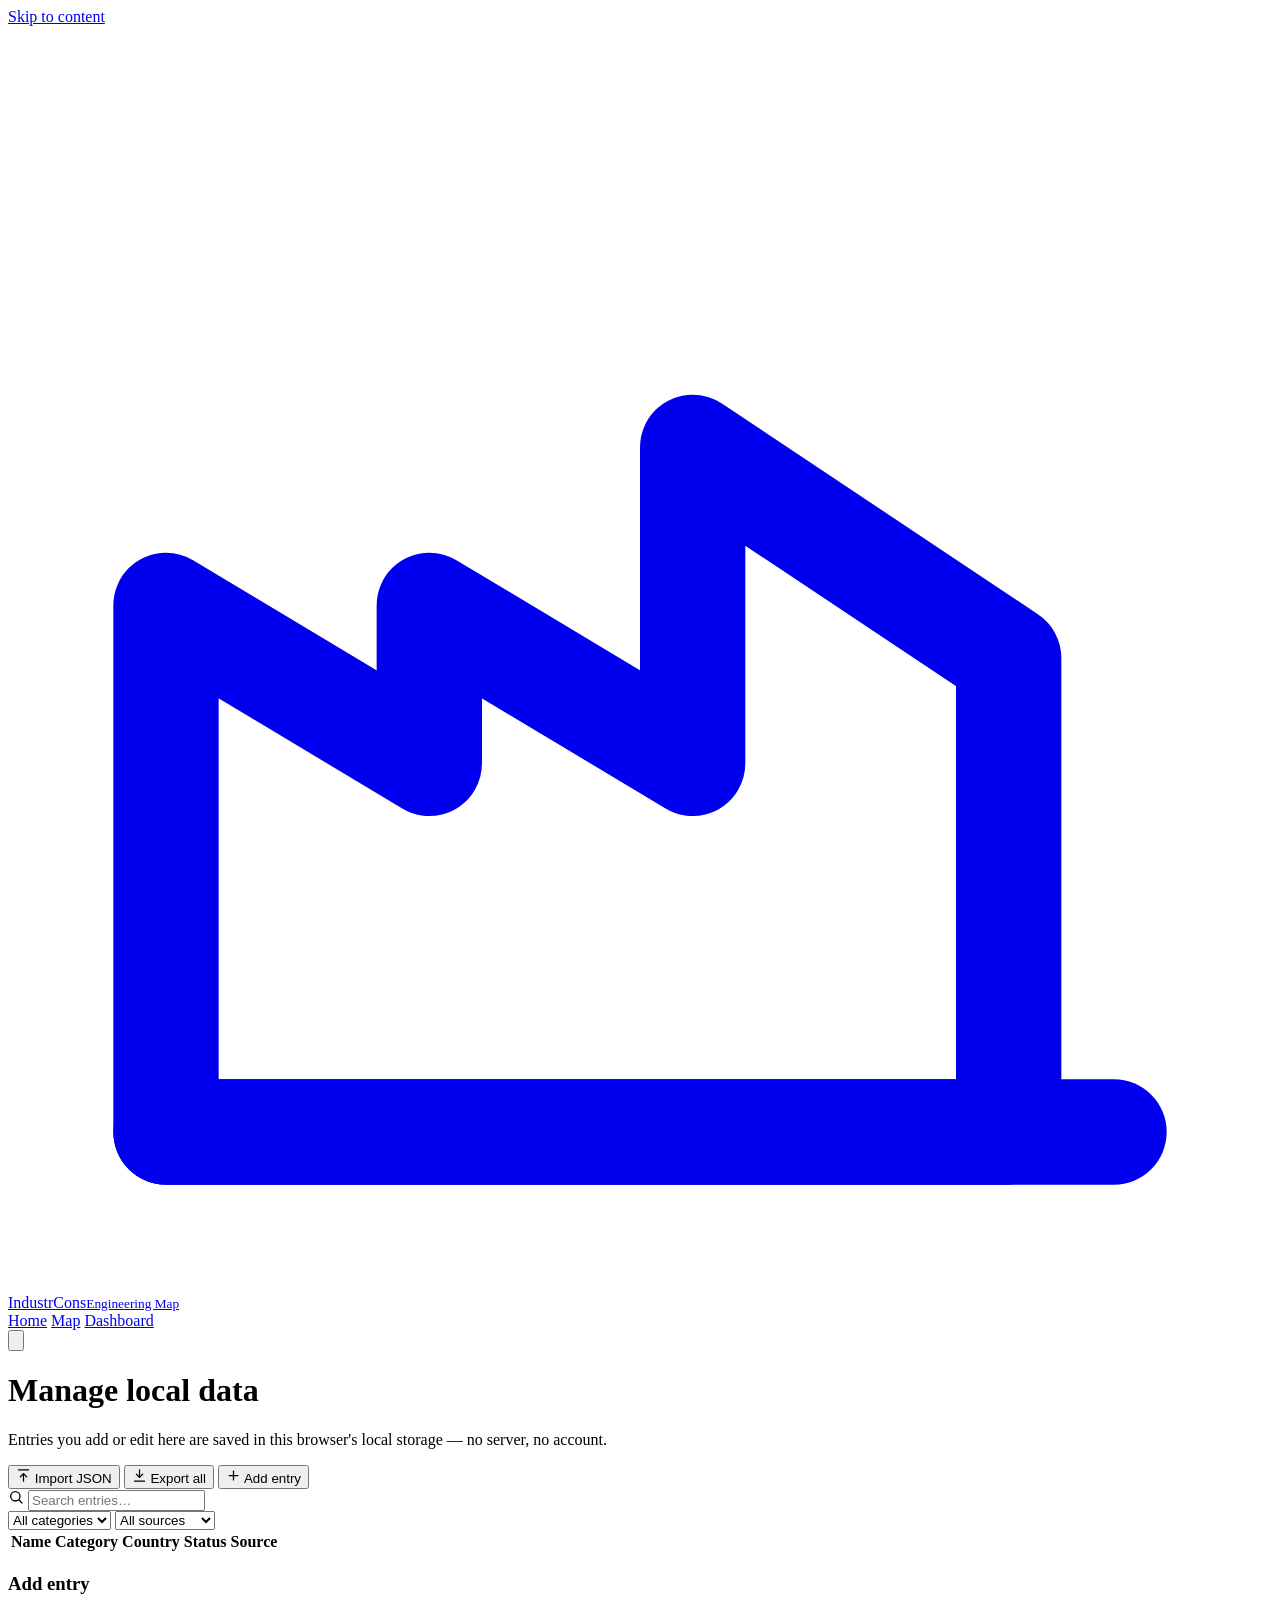
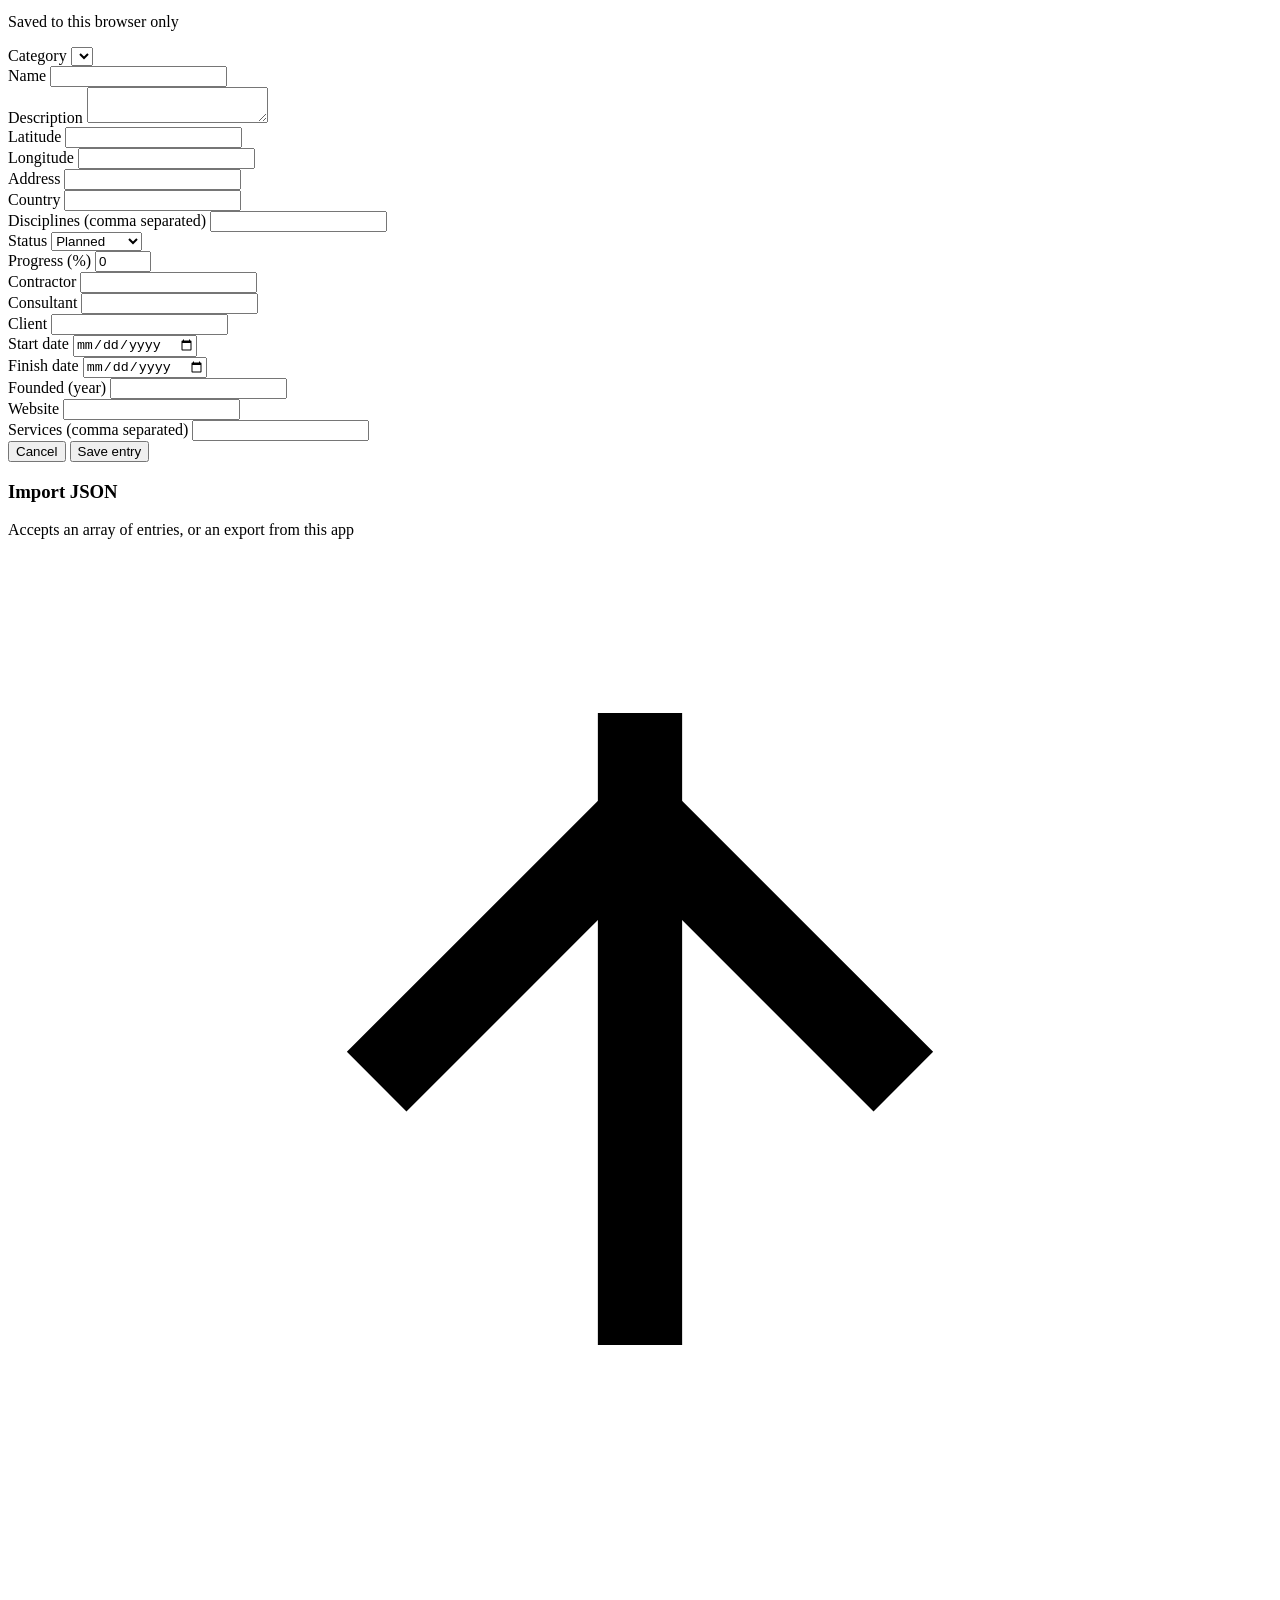
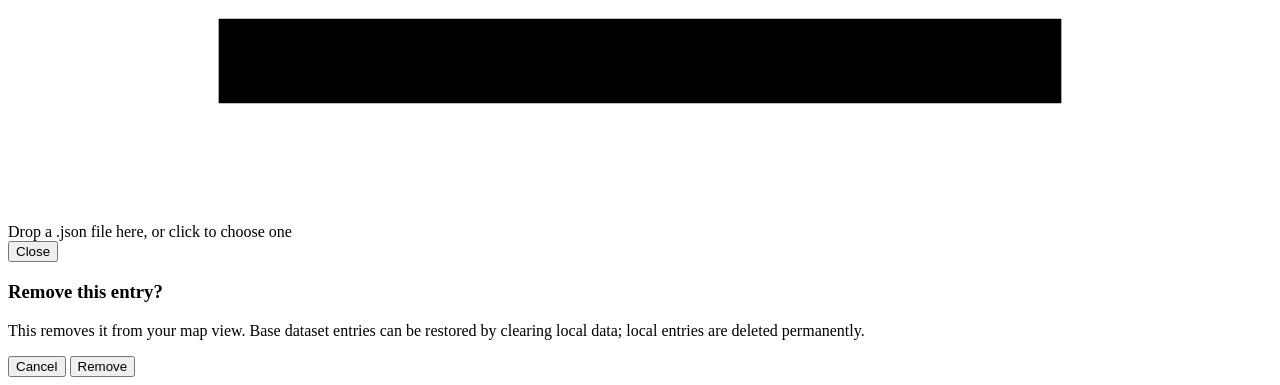
==== dashboard.html @ 8b74c714 "Add files via upload" ====
<!DOCTYPE html>
<html lang="en">
<head>
<meta charset="UTF-8">
<meta name="viewport" content="width=device-width, initial-scale=1.0">
<title>Dashboard — IndustrCons Engineering Map</title>
<meta name="description" content="Manage local engineering map entries: add, edit, import and export JSON data.">
<link rel="icon" href="assets/icons/pin.svg">
<link rel="stylesheet" href="css/base.css">
<link rel="stylesheet" href="css/components.css">
<link rel="stylesheet" href="css/dashboard.css">
</head>
<body>
<a href="#main" class="skip-link">Skip to content</a>

<header class="topnav">
  <a href="index.html" class="brand">
    <span class="brand-mark">
      <svg viewBox="0 0 24 24" fill="none" stroke="currentColor" stroke-width="2" stroke-linecap="round" stroke-linejoin="round"><path d="M3 21V11l5 3v-3l5 3V8l6 4v9z"/><path d="M3 21h18"/></svg>
    </span>
    <span>IndustrCons<small>Engineering Map</small></span>
  </a>
  <nav class="nav-links">
    <a href="index.html">Home</a>
    <a href="map.html">Map</a>
    <a href="dashboard.html" class="active">Dashboard</a>
  </nav>
  <div class="nav-spacer"></div>
  <button class="theme-toggle" role="switch" aria-checked="false" aria-label="Toggle dark mode">
    <span class="knob"><svg viewBox="0 0 24 24" fill="currentColor"><path d="M12 3a9 9 0 1 0 9 9c0-.46-.04-.92-.1-1.36a5.4 5.4 0 0 1-7.54-7.54A9 9 0 0 0 12 3z"/></svg></span>
  </button>
</header>

<main id="main" class="dash-shell">
  <div class="dash-head">
    <div>
      <h1>Manage local data</h1>
      <p>Entries you add or edit here are saved in this browser's local storage — no server, no account.</p>
    </div>
    <div class="dash-actions">
      <button class="btn btn-outline btn-sm" id="importBtn">
        <svg viewBox="0 0 24 24" fill="none" stroke="currentColor" stroke-width="2" stroke-linecap="round" stroke-linejoin="round" width="15" height="15"><path d="M12 21V9"/><path d="M7 14l5-5 5 5"/><path d="M4 3h16"/></svg>
        Import JSON
      </button>
      <button class="btn btn-outline btn-sm" id="exportAllBtn">
        <svg viewBox="0 0 24 24" fill="none" stroke="currentColor" stroke-width="2" stroke-linecap="round" stroke-linejoin="round" width="15" height="15"><path d="M12 3v12"/><path d="M7 10l5 5 5-5"/><path d="M4 21h16"/></svg>
        Export all
      </button>
      <button class="btn btn-primary btn-sm" id="addEntryBtn">
        <svg viewBox="0 0 24 24" fill="none" stroke="currentColor" stroke-width="2" stroke-linecap="round" stroke-linejoin="round" width="15" height="15"><line x1="12" y1="5" x2="12" y2="19"/><line x1="5" y1="12" x2="19" y2="12"/></svg>
        Add entry
      </button>
    </div>
  </div>

  <div class="dash-stats" id="dashStats"></div>

  <div class="dash-toolbar">
    <div class="search-bar">
      <svg viewBox="0 0 24 24" fill="none" stroke="currentColor" stroke-width="2" stroke-linecap="round" stroke-linejoin="round" width="16" height="16"><circle cx="11" cy="11" r="7"/><line x1="21" y1="21" x2="16.6" y2="16.6"/></svg>
      <input type="text" id="dashSearch" placeholder="Search entries…" autocomplete="off">
    </div>
    <select class="select" id="dashCategoryFilter" style="max-width:220px;">
      <option value="">All categories</option>
    </select>
    <select class="select" id="dashSourceFilter" style="max-width:180px;">
      <option value="">All sources</option>
      <option value="base">Base dataset</option>
      <option value="custom">Local entries</option>
    </select>
  </div>

  <div class="dash-table-wrap">
    <table class="dash-table">
      <thead>
        <tr>
          <th>Name</th>
          <th>Category</th>
          <th>Country</th>
          <th>Status</th>
          <th>Source</th>
          <th></th>
        </tr>
      </thead>
      <tbody id="dashTableBody"></tbody>
    </table>
    <div class="dash-empty empty-state" id="dashEmpty" style="display:none;">
      <svg viewBox="0 0 24 24" fill="none" stroke="currentColor" stroke-width="1.6"><circle cx="11" cy="11" r="7"/><line x1="21" y1="21" x2="16.6" y2="16.6"/></svg>
      <h4>No entries match</h4>
      <p>Try a different search term or clear your category filter.</p>
    </div>
  </div>
</main>

<!-- Add / edit entry modal -->
<div class="modal-overlay" id="entryModalOverlay">
  <div class="modal tick-frame" id="entryModal">
    <h3 id="entryModalTitle">Add entry</h3>
    <p class="eyebrow" style="margin-bottom:16px;">Saved to this browser only</p>
    <form id="entryForm">
      <input type="hidden" id="f_id">
      <div class="dash-form-grid">
        <div class="full">
          <label class="field-label" for="f_category">Category</label>
          <select class="select" id="f_category" required></select>
        </div>
        <div class="full">
          <label class="field-label" for="f_name">Name</label>
          <input class="input" id="f_name" required>
        </div>
        <div class="full">
          <label class="field-label" for="f_description">Description</label>
          <textarea class="textarea" id="f_description"></textarea>
        </div>
        <div>
          <label class="field-label" for="f_lat">Latitude</label>
          <input class="input" id="f_lat" type="number" step="any" required>
        </div>
        <div>
          <label class="field-label" for="f_lng">Longitude</label>
          <input class="input" id="f_lng" type="number" step="any" required>
        </div>
        <div class="full">
          <label class="field-label" for="f_address">Address</label>
          <input class="input" id="f_address">
        </div>
        <div>
          <label class="field-label" for="f_country">Country</label>
          <input class="input" id="f_country">
        </div>
        <div>
          <label class="field-label" for="f_disciplines">Disciplines (comma separated)</label>
          <input class="input" id="f_disciplines">
        </div>

        <div id="infraFields" class="full dash-form-grid" style="padding:0; grid-column:1/-1;">
          <div>
            <label class="field-label" for="f_status">Status</label>
            <select class="select" id="f_status">
              <option>Planned</option><option>In Progress</option><option>On Hold</option><option>Completed</option>
            </select>
          </div>
          <div>
            <label class="field-label" for="f_progress">Progress (%)</label>
            <input class="input" id="f_progress" type="number" min="0" max="100" value="0">
          </div>
          <div>
            <label class="field-label" for="f_contractor">Contractor</label>
            <input class="input" id="f_contractor">
          </div>
          <div>
            <label class="field-label" for="f_consultant">Consultant</label>
            <input class="input" id="f_consultant">
          </div>
          <div>
            <label class="field-label" for="f_client">Client</label>
            <input class="input" id="f_client">
          </div>
          <div></div>
          <div>
            <label class="field-label" for="f_startDate">Start date</label>
            <input class="input" id="f_startDate" type="date">
          </div>
          <div>
            <label class="field-label" for="f_finishDate">Finish date</label>
            <input class="input" id="f_finishDate" type="date">
          </div>
        </div>

        <div id="orgFields" class="full dash-form-grid" style="padding:0; grid-column:1/-1;">
          <div>
            <label class="field-label" for="f_founded">Founded (year)</label>
            <input class="input" id="f_founded">
          </div>
          <div>
            <label class="field-label" for="f_website">Website</label>
            <input class="input" id="f_website">
          </div>
          <div class="full">
            <label class="field-label" for="f_services">Services (comma separated)</label>
            <input class="input" id="f_services">
          </div>
        </div>
      </div>

      <div class="modal-actions">
        <button type="button" class="btn btn-ghost" id="cancelEntryBtn">Cancel</button>
        <button type="submit" class="btn btn-primary">Save entry</button>
      </div>
    </form>
  </div>
</div>

<!-- Import modal -->
<div class="modal-overlay" id="importModalOverlay">
  <div class="modal tick-frame">
    <h3>Import JSON</h3>
    <p class="eyebrow" style="margin-bottom:16px;">Accepts an array of entries, or an export from this app</p>
    <div class="import-drop" id="importDrop">
      <svg viewBox="0 0 24 24" fill="none" stroke="currentColor" stroke-width="1.6"><path d="M12 3v12"/><path d="M7 10l5-5 5 5"/><path d="M4 21h16"/></svg>
      <div>Drop a .json file here, or click to choose one</div>
      <input type="file" id="importFileInput" accept="application/json" style="display:none;">
    </div>
    <div class="modal-actions">
      <button type="button" class="btn btn-ghost" id="cancelImportBtn">Close</button>
    </div>
  </div>
</div>

<!-- Delete confirm modal -->
<div class="modal-overlay" id="deleteModalOverlay">
  <div class="modal tick-frame">
    <h3>Remove this entry?</h3>
    <p>This removes it from your map view. Base dataset entries can be restored by clearing local data; local entries are deleted permanently.</p>
    <div class="modal-actions">
      <button type="button" class="btn btn-ghost" id="cancelDeleteBtn">Cancel</button>
      <button type="button" class="btn btn-danger" id="confirmDeleteBtn">Remove</button>
    </div>
  </div>
</div>

<script src="js/categories.js"></script>
<script src="js/storage.js"></script>
<script src="js/utils.js"></script>
<script src="js/data.js"></script>
<script src="js/search.js"></script>
<script src="js/app.js"></script>
<script src="js/dashboard.js"></script>
</body>
</html>
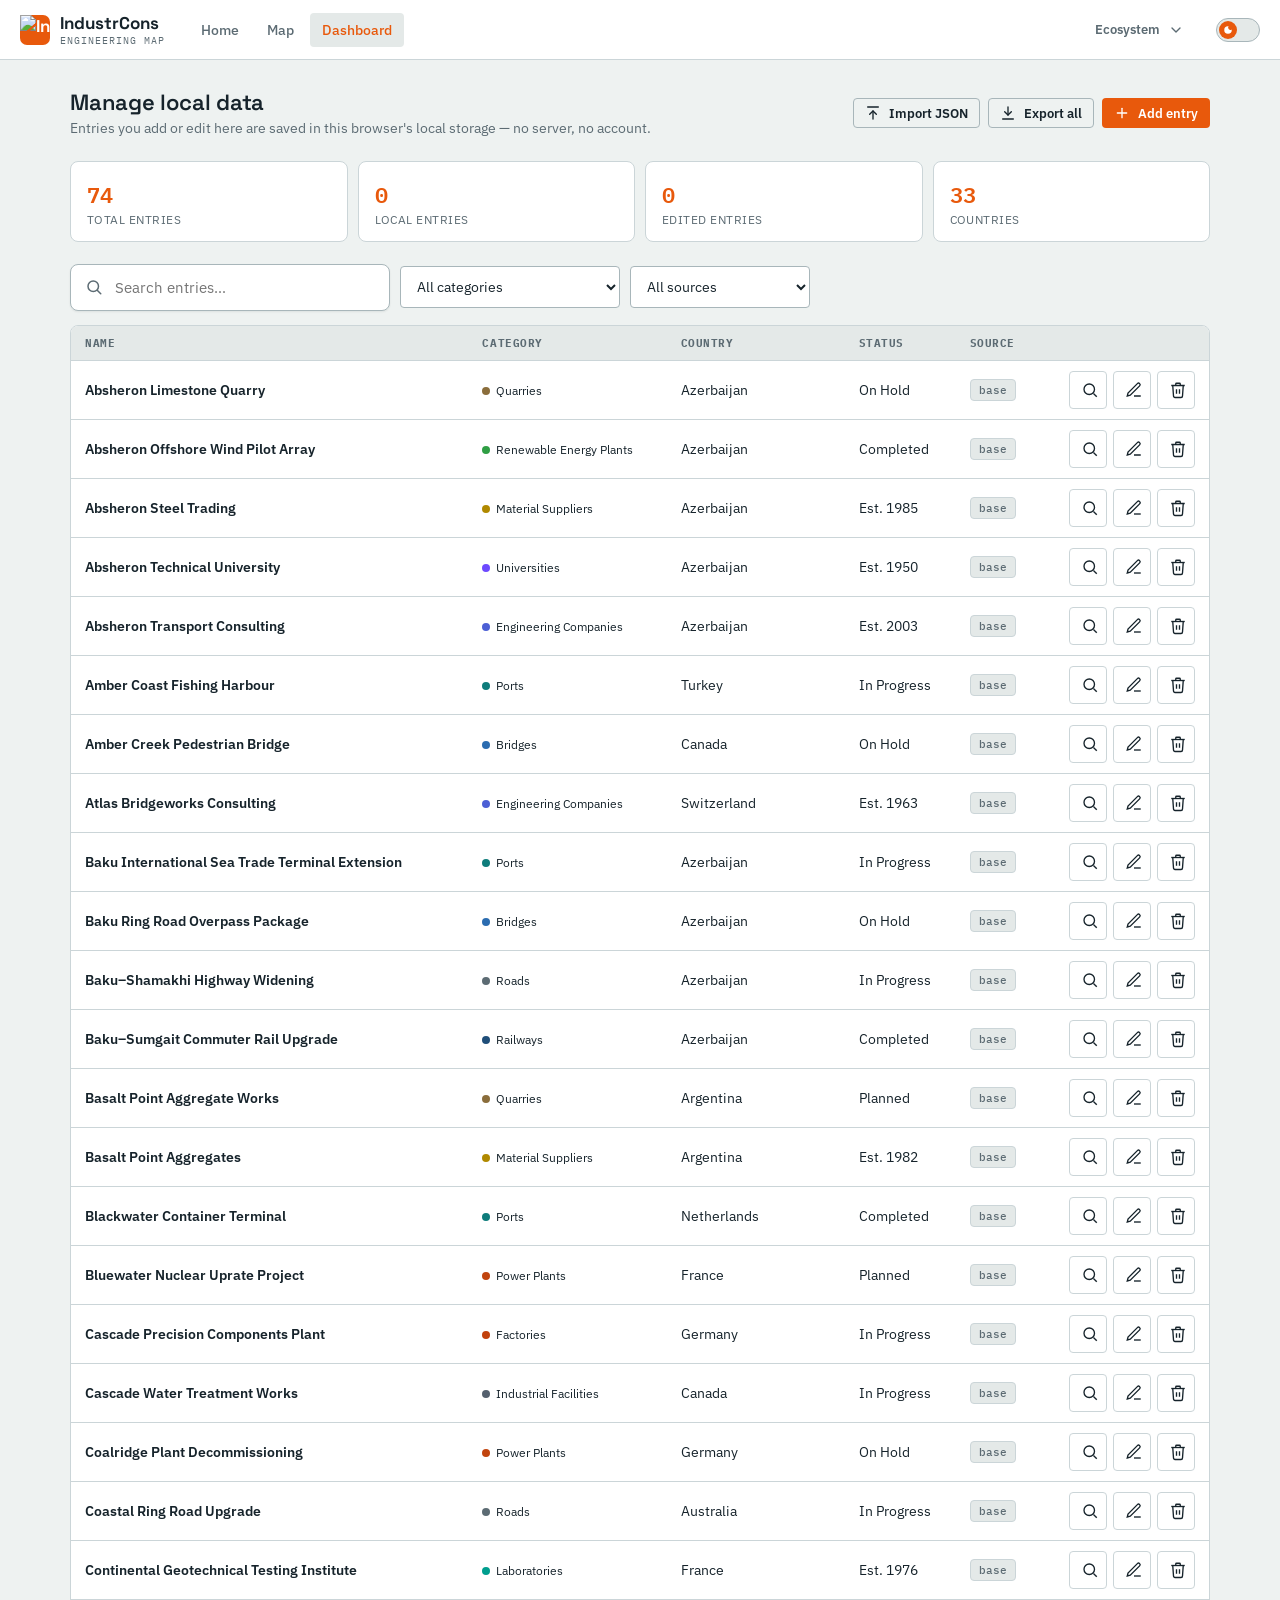
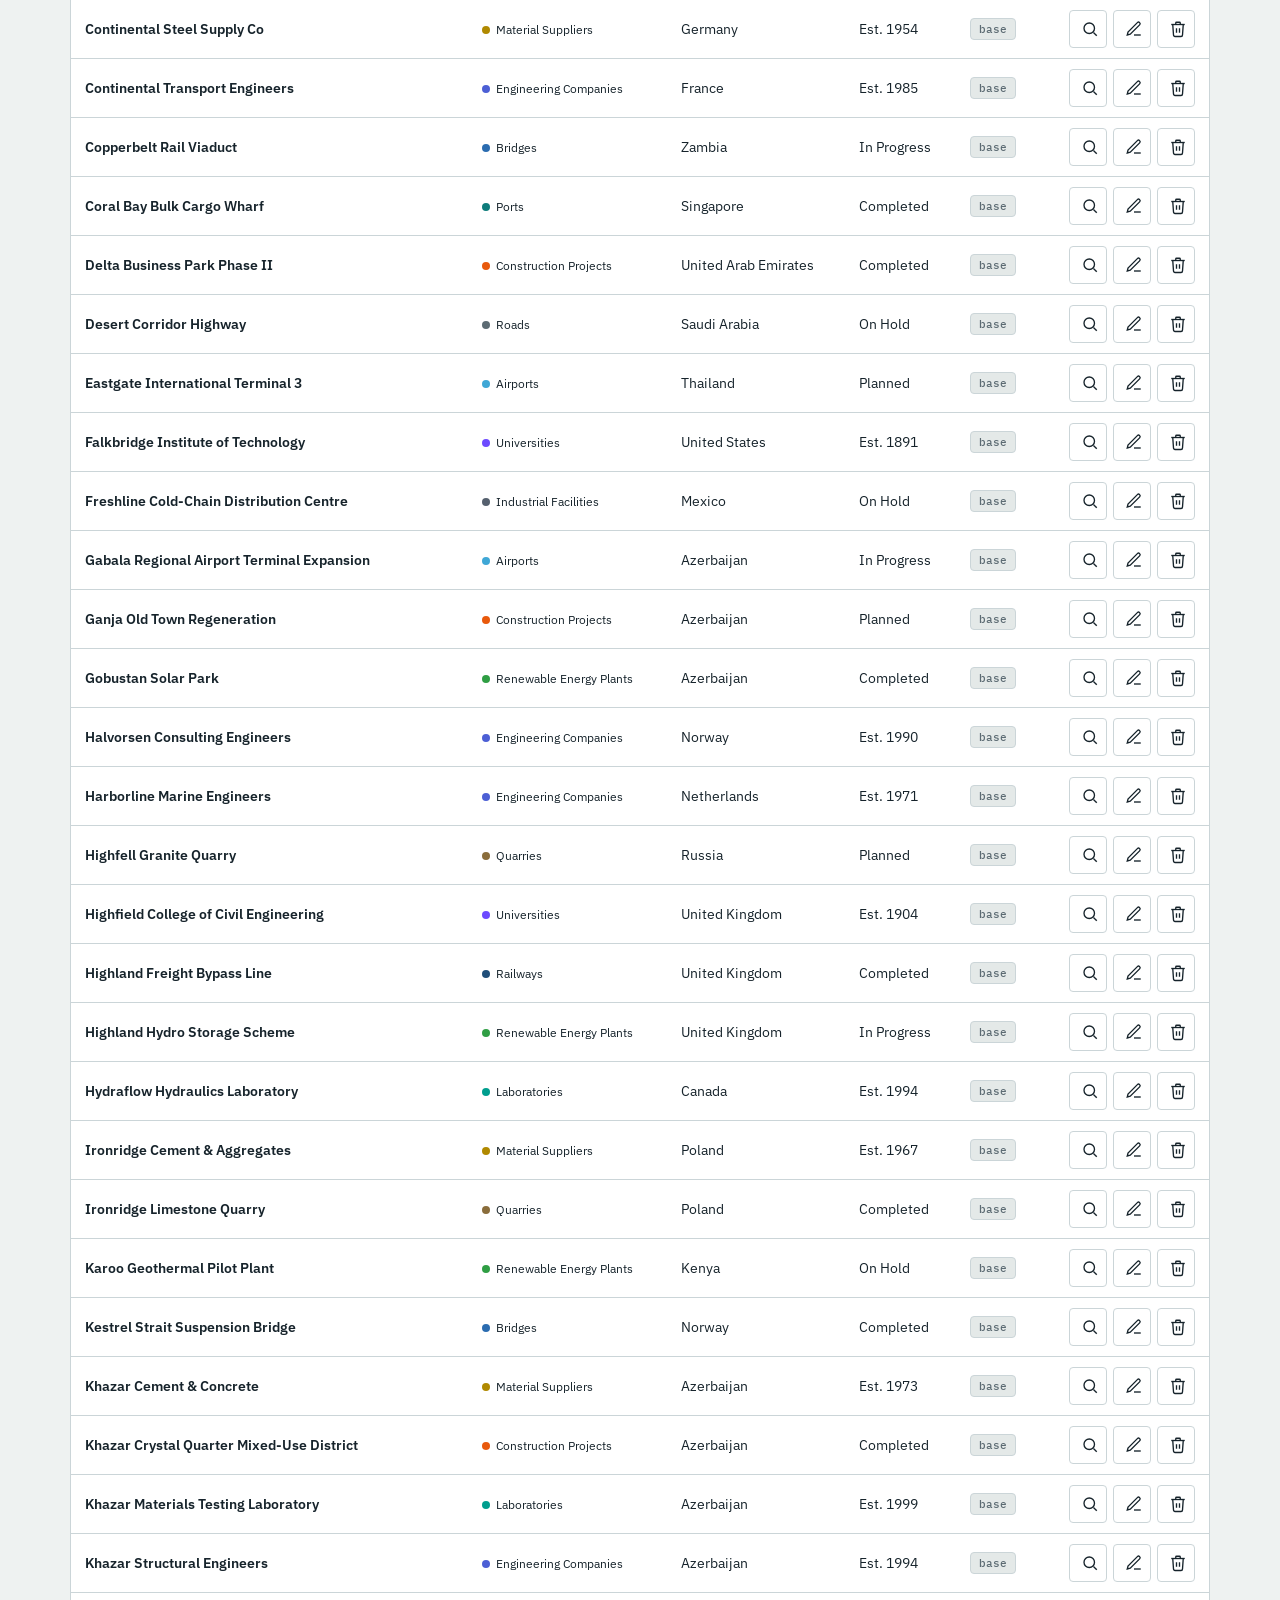
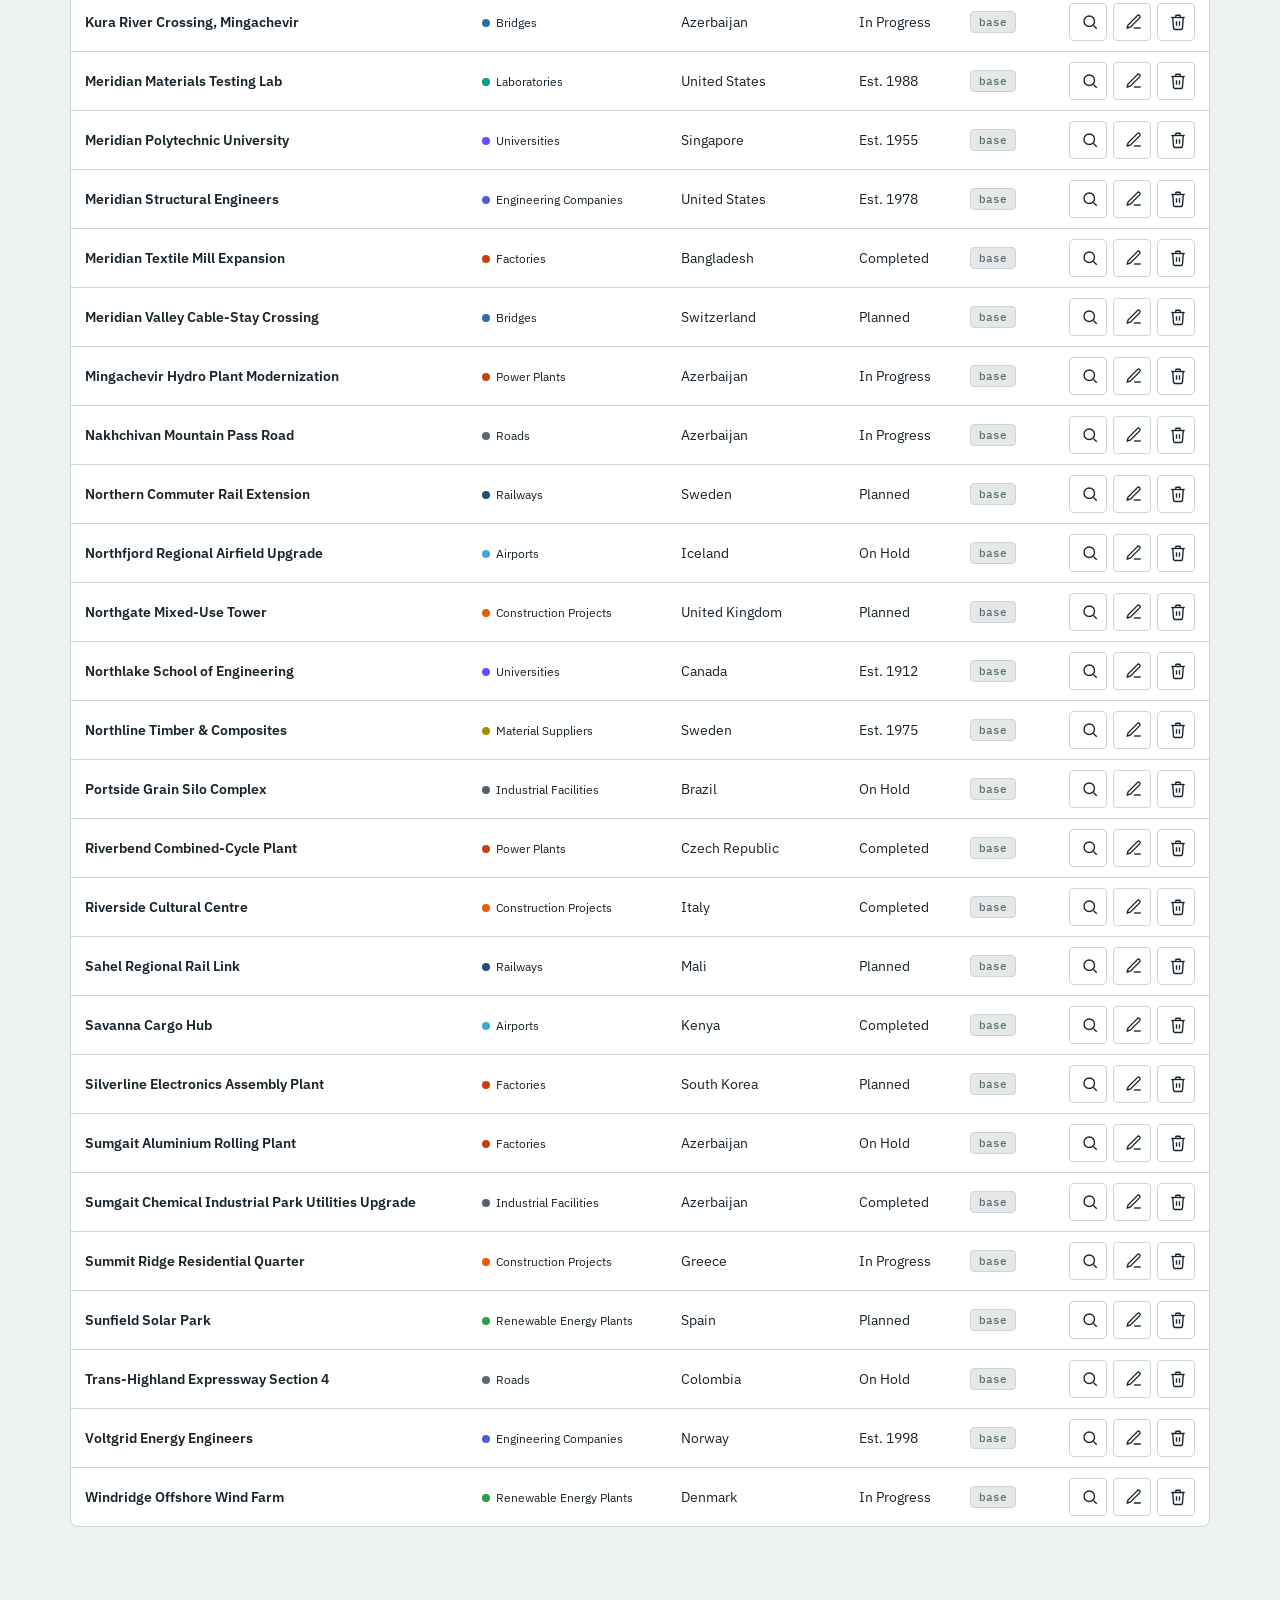
==== commit b8307313: "Enhance dashboard.html with SEO and UI updates Added meta tags for SEO and social media sharing, upd" ====
--- a/dashboard.html
+++ b/dashboard.html
@@ -5,7 +5,34 @@
 <meta name="viewport" content="width=device-width, initial-scale=1.0">
 <title>Dashboard — IndustrCons Engineering Map</title>
 <meta name="description" content="Manage local engineering map entries: add, edit, import and export JSON data.">
-<link rel="icon" href="assets/icons/pin.svg">
+<link rel="canonical" href="https://elvinasgar.github.io/industrcons-map/dashboard.html">
+<meta name="robots" content="noindex, follow">
+
+<meta property="og:type" content="website">
+<meta property="og:site_name" content="IndustrCons Engineering Map">
+<meta property="og:title" content="Dashboard — IndustrCons Engineering Map">
+<meta property="og:description" content="Manage local engineering map entries: add, edit, import and export JSON data.">
+<meta property="og:url" content="https://elvinasgar.github.io/industrcons-map/dashboard.html">
+<meta property="og:image" content="https://elvinasgar.github.io/industrcons-map/assets/og/og-cover.png">
+
+<meta name="twitter:card" content="summary_large_image">
+<meta name="twitter:title" content="Dashboard — IndustrCons Engineering Map">
+<meta name="twitter:image" content="https://elvinasgar.github.io/industrcons-map/assets/og/og-cover.png">
+
+<link rel="icon" type="image/png" href="assets/icons/favicon-32.png">
+<link rel="mask-icon" href="assets/icons/pin.svg" color="#E8590C">
+<link rel="apple-touch-icon" href="assets/icons/apple-touch-icon.png">
+
+<script type="application/ld+json">
+{
+  "@context": "https://schema.org",
+  "@type": "BreadcrumbList",
+  "itemListElement": [
+    { "@type": "ListItem", "position": 1, "name": "Home", "item": "https://elvinasgar.github.io/industrcons-map/index.html" },
+    { "@type": "ListItem", "position": 2, "name": "Dashboard", "item": "https://elvinasgar.github.io/industrcons-map/dashboard.html" }
+  ]
+}
+</script>
 <link rel="stylesheet" href="css/base.css">
 <link rel="stylesheet" href="css/components.css">
 <link rel="stylesheet" href="css/dashboard.css">
@@ -16,7 +43,7 @@
 <header class="topnav">
   <a href="index.html" class="brand">
     <span class="brand-mark">
-      <svg viewBox="0 0 24 24" fill="none" stroke="currentColor" stroke-width="2" stroke-linecap="round" stroke-linejoin="round"><path d="M3 21V11l5 3v-3l5 3V8l6 4v9z"/><path d="M3 21h18"/></svg>
+      <img src="assets/icons/logo-512.png" alt="IndustrCons logo" width="30" height="30">
     </span>
     <span>IndustrCons<small>Engineering Map</small></span>
   </a>
@@ -26,6 +53,13 @@
     <a href="dashboard.html" class="active">Dashboard</a>
   </nav>
   <div class="nav-spacer"></div>
+  <div class="nav-ecosystem">
+    <button class="btn btn-ghost btn-sm" id="ecosystemBtn" aria-expanded="false">
+      Ecosystem
+      <svg viewBox="0 0 24 24" fill="none" stroke="currentColor" stroke-width="2" stroke-linecap="round" stroke-linejoin="round" width="13" height="13"><polyline points="6 9 12 15 18 9"/></svg>
+    </button>
+    <div class="ecosystem-menu" id="ecosystemMenu"></div>
+  </div>
   <button class="theme-toggle" role="switch" aria-checked="false" aria-label="Toggle dark mode">
     <span class="knob"><svg viewBox="0 0 24 24" fill="currentColor"><path d="M12 3a9 9 0 1 0 9 9c0-.46-.04-.92-.1-1.36a5.4 5.4 0 0 1-7.54-7.54A9 9 0 0 0 12 3z"/></svg></span>
   </button>
@@ -222,6 +256,7 @@
 <script src="js/categories.js"></script>
 <script src="js/storage.js"></script>
 <script src="js/utils.js"></script>
+<script src="js/config.js"></script>
 <script src="js/data.js"></script>
 <script src="js/search.js"></script>
 <script src="js/app.js"></script>
--- a/css/base.css
+++ b/css/base.css
@@ -0,0 +1,167 @@
+/* ==========================================================================
+   IndustrCons Engineering Map — Design Tokens & Base
+   Visual direction: technical drawing / blueprint, drafted not decorated.
+   ========================================================================== */
+
+@import url('https://fonts.googleapis.com/css2?family=Space+Grotesk:wght@500;600;700&family=IBM+Plex+Sans:wght@400;500;600&family=IBM+Plex+Mono:wght@400;500&display=swap');
+
+:root{
+  /* ---- Palette (blueprint / drafting-paper) ---- */
+  --ink:            #16232B;
+  --ink-soft:       #3A4A54;
+  --paper:          #EEF2F1;
+  --paper-raised:   #FFFFFF;
+  --paper-sunken:   #E4E9E8;
+  --line:           #CBD5D8;
+  --line-strong:    #A8B6BA;
+
+  --blue:           #2B6CB0;
+  --blue-cyan:      #3FA7D6;
+  --orange:         #E8590C;
+  --amber:          #B08900;
+  --green:          #2F9E44;
+  --teal:           #0E7C7B;
+
+  --muted:          #5C6B73;
+
+  /* dark (blueprint sheet) */
+  --dk-paper:       #0B1E2D;
+  --dk-panel:       #122C40;
+  --dk-panel-raised:#173650;
+  --dk-line:        rgba(93, 168, 214, 0.18);
+  --dk-line-strong: rgba(93, 168, 214, 0.32);
+  --dk-ink:         #E7F0F5;
+  --dk-muted:       #8FADC2;
+  --dk-cyan:        #5DC8EE;
+
+  /* semantic (light default) */
+  --bg:             var(--paper);
+  --bg-raised:      var(--paper-raised);
+  --bg-sunken:      var(--paper-sunken);
+  --fg:             var(--ink);
+  --fg-muted:       var(--muted);
+  --border:         var(--line);
+  --border-strong:  var(--line-strong);
+  --accent:         var(--orange);
+  --accent-ink:     #FFFFFF;
+  --focus:          var(--blue);
+
+  --radius-sm: 4px;
+  --radius-md: 8px;
+  --radius-lg: 14px;
+
+  --font-display: 'Space Grotesk', 'Segoe UI', sans-serif;
+  --font-body: 'IBM Plex Sans', 'Segoe UI', sans-serif;
+  --font-mono: 'IBM Plex Mono', 'SFMono-Regular', monospace;
+
+  --shadow-sm: 0 1px 2px rgba(22,35,43,0.08);
+  --shadow-md: 0 6px 20px rgba(22,35,43,0.14);
+  --shadow-lg: 0 16px 40px rgba(22,35,43,0.22);
+
+  --ease: cubic-bezier(0.4, 0, 0.2, 1);
+}
+
+[data-theme="dark"]{
+  --bg:             var(--dk-paper);
+  --bg-raised:      var(--dk-panel);
+  --bg-sunken:      #0E2334;
+  --fg:             var(--dk-ink);
+  --fg-muted:       var(--dk-muted);
+  --border:         var(--dk-line);
+  --border-strong:  var(--dk-line-strong);
+  --accent:         var(--orange);
+  --accent-ink:     #16110C;
+  --focus:          var(--dk-cyan);
+  --shadow-sm: 0 1px 2px rgba(0,0,0,0.35);
+  --shadow-md: 0 6px 24px rgba(0,0,0,0.45);
+  --shadow-lg: 0 20px 50px rgba(0,0,0,0.55);
+}
+
+*, *::before, *::after{ box-sizing: border-box; }
+html, body{ height: 100%; }
+body{
+  margin: 0;
+  font-family: var(--font-body);
+  background: var(--bg);
+  color: var(--fg);
+  -webkit-font-smoothing: antialiased;
+  transition: background-color .25s var(--ease), color .25s var(--ease);
+}
+h1,h2,h3,h4{
+  font-family: var(--font-display);
+  font-weight: 600;
+  margin: 0 0 .4em;
+  letter-spacing: -0.01em;
+}
+p{ margin: 0 0 1em; line-height: 1.55; color: var(--fg); }
+a{ color: inherit; }
+button{ font-family: var(--font-body); }
+img{ max-width: 100%; display: block; }
+ul{ margin: 0; padding: 0; list-style: none; }
+
+::selection{ background: var(--accent); color: var(--accent-ink); }
+
+/* Focus visibility — never remove outlines, only restyle them */
+:focus-visible{
+  outline: 2px solid var(--focus);
+  outline-offset: 2px;
+}
+
+/* ---- Blueprint grid texture, used as a background utility ---- */
+.blueprint-grid{
+  background-image:
+    linear-gradient(var(--border) 1px, transparent 1px),
+    linear-gradient(90deg, var(--border) 1px, transparent 1px);
+  background-size: 28px 28px;
+  background-position: -1px -1px;
+}
+
+/* ---- Corner survey ticks — signature device used on panels/cards ---- */
+.tick-frame{ position: relative; }
+.tick-frame::before, .tick-frame::after{
+  content: "";
+  position: absolute;
+  width: 10px; height: 10px;
+  border-color: var(--border-strong);
+  border-style: solid;
+  pointer-events: none;
+}
+.tick-frame::before{ top: -1px; left: -1px; border-width: 2px 0 0 2px; }
+.tick-frame::after{ bottom: -1px; right: -1px; border-width: 0 2px 2px 0; }
+
+.mono{ font-family: var(--font-mono); }
+.eyebrow{
+  font-family: var(--font-mono);
+  font-size: 11px;
+  letter-spacing: 0.14em;
+  text-transform: uppercase;
+  color: var(--fg-muted);
+}
+
+.visually-hidden{
+  position: absolute; width: 1px; height: 1px;
+  overflow: hidden; clip: rect(0 0 0 0); white-space: nowrap;
+}
+
+.skip-link{
+  position: absolute; left: 8px; top: -48px;
+  background: var(--accent); color: var(--accent-ink);
+  padding: 10px 14px; border-radius: var(--radius-sm);
+  z-index: 999; transition: top .2s var(--ease);
+  font-weight: 600; font-size: 13px;
+}
+.skip-link:focus{ top: 8px; }
+
+@media (prefers-reduced-motion: reduce){
+  *, *::before, *::after{
+    animation-duration: 0.001ms !important;
+    animation-iteration-count: 1 !important;
+    transition-duration: 0.001ms !important;
+    scroll-behavior: auto !important;
+  }
+}
+
+/* Scrollbar (blueprint styling, webkit only — degrades gracefully) */
+::-webkit-scrollbar{ width: 10px; height: 10px; }
+::-webkit-scrollbar-track{ background: transparent; }
+::-webkit-scrollbar-thumb{ background: var(--border-strong); border-radius: 6px; }
--- a/css/components.css
+++ b/css/components.css
@@ -0,0 +1,233 @@
+/* ==========================================================================
+   Reusable components
+   ========================================================================== */
+
+/* ---- Top nav ---- */
+.topnav{
+  display: flex;
+  align-items: center;
+  gap: 20px;
+  padding: 12px 20px;
+  background: var(--bg-raised);
+  border-bottom: 1px solid var(--border);
+  position: relative;
+  z-index: 40;
+}
+.brand{
+  display: flex; align-items: center; gap: 10px;
+  font-family: var(--font-display); font-weight: 700; font-size: 17px;
+  text-decoration: none; color: var(--fg);
+  white-space: nowrap;
+}
+.brand-mark{
+  width: 30px; height: 30px; border-radius: 7px;
+  background: var(--accent); color: var(--accent-ink);
+  display: grid; place-items: center; flex: none;
+}
+.brand-mark svg{ width: 17px; height: 17px; }
+.brand small{
+  display: block; font-family: var(--font-mono); font-weight: 400;
+  font-size: 10px; letter-spacing: .1em; color: var(--fg-muted); text-transform: uppercase;
+}
+
+.nav-links{ display: flex; gap: 4px; margin-left: 4px; }
+.nav-links a{
+  text-decoration: none; color: var(--fg-muted); font-size: 14px; font-weight: 500;
+  padding: 8px 12px; border-radius: var(--radius-sm);
+  transition: background .15s var(--ease), color .15s var(--ease);
+}
+.nav-links a:hover{ background: var(--bg-sunken); color: var(--fg); }
+.nav-links a.active{ color: var(--accent); background: var(--bg-sunken); }
+
+.nav-spacer{ flex: 1; }
+
+/* ---- Buttons ---- */
+.btn{
+  display: inline-flex; align-items: center; justify-content: center; gap: 8px;
+  font-family: var(--font-body); font-weight: 600; font-size: 13.5px;
+  padding: 9px 16px; border-radius: var(--radius-sm);
+  border: 1px solid transparent; cursor: pointer;
+  transition: transform .12s var(--ease), background .15s var(--ease), border-color .15s var(--ease);
+  line-height: 1.2;
+}
+.btn:active{ transform: translateY(1px); }
+.btn svg{ width: 16px; height: 16px; flex: none; }
+.btn-primary{ background: var(--accent); color: var(--accent-ink); }
+.btn-primary:hover{ filter: brightness(1.06); }
+.btn-outline{ background: transparent; color: var(--fg); border-color: var(--border-strong); }
+.btn-outline:hover{ background: var(--bg-sunken); }
+.btn-ghost{ background: transparent; color: var(--fg-muted); }
+.btn-ghost:hover{ background: var(--bg-sunken); color: var(--fg); }
+.btn-sm{ padding: 6px 11px; font-size: 12.5px; }
+.btn-icon{ padding: 8px; border-radius: var(--radius-sm); }
+.btn-block{ width: 100%; }
+.btn-danger{ background: transparent; color: #C1440E; border-color: rgba(193,68,14,0.4); }
+.btn-danger:hover{ background: rgba(193,68,14,0.08); }
+
+.icon-btn{
+  display: inline-grid; place-items: center;
+  width: 38px; height: 38px; border-radius: var(--radius-sm);
+  background: var(--bg-raised); border: 1px solid var(--border);
+  color: var(--fg); cursor: pointer;
+  transition: background .15s var(--ease), border-color .15s var(--ease);
+}
+.icon-btn:hover{ background: var(--bg-sunken); }
+.icon-btn svg{ width: 18px; height: 18px; }
+.icon-btn.active{ color: var(--accent); border-color: var(--accent); }
+
+/* ---- Inputs ---- */
+.field-label{
+  display: block; font-size: 12px; font-weight: 600; margin-bottom: 6px;
+  color: var(--fg-muted); text-transform: uppercase; letter-spacing: .05em;
+}
+.input, .select, .textarea{
+  width: 100%; font-family: var(--font-body); font-size: 14px;
+  padding: 10px 12px; border-radius: var(--radius-sm);
+  border: 1px solid var(--border-strong); background: var(--bg-raised); color: var(--fg);
+  transition: border-color .15s var(--ease), box-shadow .15s var(--ease);
+}
+.input:focus, .select:focus, .textarea:focus{
+  border-color: var(--focus); box-shadow: 0 0 0 3px rgba(63,167,214,0.18);
+}
+.textarea{ resize: vertical; min-height: 80px; }
+
+.search-bar{
+  display: flex; align-items: center; gap: 8px;
+  background: var(--bg-raised); border: 1px solid var(--border-strong);
+  border-radius: var(--radius-md); padding: 4px 6px 4px 14px;
+  box-shadow: var(--shadow-sm);
+}
+.search-bar svg{ width: 18px; height: 18px; color: var(--fg-muted); flex: none; }
+.search-bar input{
+  border: 0; background: transparent; outline: none; flex: 1;
+  font-size: 14.5px; color: var(--fg); padding: 9px 4px; font-family: var(--font-body);
+}
+.search-bar .search-clear{
+  display: none; background: transparent; border: 0; color: var(--fg-muted); cursor: pointer;
+  padding: 6px; border-radius: 50%;
+}
+.search-bar.has-value .search-clear{ display: inline-grid; place-items: center; }
+.search-bar .search-clear:hover{ background: var(--bg-sunken); }
+
+/* ---- Chips / badges ---- */
+.chip{
+  display: inline-flex; align-items: center; gap: 6px;
+  font-size: 12.5px; font-weight: 500; padding: 6px 11px;
+  border-radius: 999px; border: 1px solid var(--border-strong);
+  background: var(--bg-raised); color: var(--fg); cursor: pointer; user-select: none;
+  transition: all .15s var(--ease); white-space: nowrap;
+}
+.chip:hover{ border-color: var(--border-strong); background: var(--bg-sunken); }
+.chip.selected{ background: var(--chip-color, var(--accent)); border-color: var(--chip-color, var(--accent)); color: #fff; }
+.chip .dot{ width: 8px; height: 8px; border-radius: 50%; background: var(--chip-color, var(--accent)); flex: none; }
+.chip.selected .dot{ background: #fff; }
+
+.badge{
+  display: inline-flex; align-items: center; gap: 5px;
+  font-family: var(--font-mono); font-size: 11px; font-weight: 500;
+  padding: 3px 8px; border-radius: 4px; letter-spacing: .02em;
+  background: var(--bg-sunken); color: var(--fg-muted); border: 1px solid var(--border);
+}
+.badge-status{ text-transform: uppercase; }
+.badge-status[data-status="Completed"]{ color: var(--green); border-color: var(--green); background: rgba(47,158,68,0.08); }
+.badge-status[data-status="In Progress"]{ color: var(--blue); border-color: var(--blue); background: rgba(43,108,176,0.08); }
+.badge-status[data-status="Planned"]{ color: var(--amber); border-color: var(--amber); background: rgba(176,137,0,0.08); }
+.badge-status[data-status="On Hold"]{ color: var(--orange); border-color: var(--orange); background: rgba(232,89,12,0.08); }
+
+/* ---- Progress bar ---- */
+.progress-track{
+  width: 100%; height: 6px; border-radius: 4px; background: var(--bg-sunken);
+  overflow: hidden; border: 1px solid var(--border);
+}
+.progress-fill{
+  height: 100%; background: var(--accent); border-radius: 4px;
+  transition: width .5s var(--ease);
+}
+
+/* ---- Cards ---- */
+.card{
+  background: var(--bg-raised); border: 1px solid var(--border);
+  border-radius: var(--radius-md); overflow: hidden;
+  transition: box-shadow .2s var(--ease), transform .2s var(--ease), border-color .2s var(--ease);
+}
+.card:hover{ box-shadow: var(--shadow-md); }
+
+/* ---- Toast ---- */
+.toast-stack{
+  position: fixed; bottom: 18px; left: 50%; transform: translateX(-50%);
+  display: flex; flex-direction: column; gap: 8px; z-index: 500;
+  width: min(92vw, 380px);
+}
+.toast{
+  background: var(--dk-panel); color: var(--dk-ink);
+  padding: 12px 16px; border-radius: var(--radius-sm);
+  font-size: 13.5px; box-shadow: var(--shadow-lg);
+  display: flex; align-items: center; gap: 10px;
+  animation: toast-in .28s var(--ease);
+  border: 1px solid var(--dk-line-strong);
+}
+.toast svg{ width: 16px; height: 16px; flex: none; color: var(--blue-cyan); }
+@keyframes toast-in{
+  from{ opacity: 0; transform: translateY(10px); }
+  to{ opacity: 1; transform: translateY(0); }
+}
+.toast.leaving{ animation: toast-out .2s var(--ease) forwards; }
+@keyframes toast-out{ to{ opacity: 0; transform: translateY(6px); } }
+
+/* ---- Modal ---- */
+.modal-overlay{
+  position: fixed; inset: 0; background: rgba(11,30,45,0.55);
+  display: flex; align-items: center; justify-content: center;
+  z-index: 600; padding: 20px; opacity: 0; pointer-events: none;
+  transition: opacity .2s var(--ease);
+}
+.modal-overlay.open{ opacity: 1; pointer-events: auto; }
+.modal{
+  background: var(--bg-raised); border-radius: var(--radius-lg);
+  max-width: 480px; width: 100%; padding: 24px;
+  box-shadow: var(--shadow-lg); border: 1px solid var(--border);
+  transform: translateY(10px) scale(.98); transition: transform .2s var(--ease);
+  max-height: 86vh; overflow-y: auto;
+}
+.modal-overlay.open .modal{ transform: translateY(0) scale(1); }
+.modal h3{ margin-bottom: 6px; }
+.modal-actions{ display: flex; gap: 10px; justify-content: flex-end; margin-top: 18px; }
+
+/* ---- Empty state ---- */
+.empty-state{
+  text-align: center; padding: 48px 20px; color: var(--fg-muted);
+}
+.empty-state svg{ width: 40px; height: 40px; margin: 0 auto 14px; opacity: .5; }
+.empty-state h4{ color: var(--fg); margin-bottom: 6px; }
+.empty-state p{ font-size: 13.5px; max-width: 340px; margin: 0 auto; }
+
+/* ---- Theme toggle ---- */
+.theme-toggle{
+  position: relative; width: 44px; height: 24px; border-radius: 999px;
+  background: var(--bg-sunken); border: 1px solid var(--border-strong);
+  cursor: pointer; flex: none;
+}
+.theme-toggle .knob{
+  position: absolute; top: 2px; left: 2px; width: 18px; height: 18px;
+  border-radius: 50%; background: var(--accent); transition: transform .2s var(--ease);
+  display: grid; place-items: center;
+}
+[data-theme="dark"] .theme-toggle .knob{ transform: translateX(20px); }
+.theme-toggle .knob svg{ width: 10px; height: 10px; color: #fff; }
+
+/* ---- Spinner ---- */
+.spinner{
+  width: 22px; height: 22px; border-radius: 50%;
+  border: 2.5px solid var(--border); border-top-color: var(--accent);
+  animation: spin .7s linear infinite;
+}
+@keyframes spin{ to{ transform: rotate(360deg); } }
+
+/* ---- Tabs ---- */
+.tabbar{ display: flex; gap: 2px; border-bottom: 1px solid var(--border); }
+.tabbar button{
+  background: transparent; border: 0; padding: 10px 14px; cursor: pointer;
+  font-family: var(--font-body); font-weight: 600; font-size: 13px; color: var(--fg-muted);
+  border-bottom: 2px solid transparent; margin-bottom: -1px;
+}
+.tabbar button.active{ color: var(--accent); border-bottom-color: var(--accent); }
--- a/css/dashboard.css
+++ b/css/dashboard.css
@@ -0,0 +1,58 @@
+/* ==========================================================================
+   Dashboard — manage local JSON entries
+   ========================================================================== */
+
+.dash-shell{ max-width: 1180px; margin: 0 auto; padding: 28px 20px 80px; }
+.dash-head{ display: flex; align-items: center; justify-content: space-between; gap: 14px; margin-bottom: 22px; flex-wrap: wrap; }
+.dash-head h1{ font-size: 22px; margin-bottom: 2px; }
+.dash-head p{ margin: 0; color: var(--fg-muted); font-size: 13.5px; }
+.dash-actions{ display: flex; gap: 8px; flex-wrap: wrap; }
+
+.dash-stats{ display: grid; grid-template-columns: repeat(auto-fit, minmax(140px,1fr)); gap: 10px; margin-bottom: 22px; }
+.dash-stat{ padding: 14px 16px; border: 1px solid var(--border); border-radius: var(--radius-md); background: var(--bg-raised); }
+.dash-stat .num{ font-family: var(--font-mono); font-size: 22px; font-weight: 600; color: var(--accent); }
+.dash-stat .label{ font-size: 11.5px; color: var(--fg-muted); text-transform: uppercase; letter-spacing: .04em; }
+
+.dash-toolbar{ display: flex; gap: 10px; margin-bottom: 14px; flex-wrap: wrap; align-items: center; }
+.dash-toolbar .search-bar{ max-width: 320px; flex: 1; }
+
+.dash-table-wrap{
+  border: 1px solid var(--border); border-radius: var(--radius-md); overflow: hidden;
+  background: var(--bg-raised);
+}
+.dash-table{ width: 100%; border-collapse: collapse; font-size: 13.5px; }
+.dash-table th{
+  text-align: left; font-family: var(--font-mono); font-size: 10.5px; text-transform: uppercase;
+  letter-spacing: .05em; color: var(--fg-muted); padding: 10px 14px; border-bottom: 1px solid var(--border);
+  background: var(--bg-sunken); white-space: nowrap;
+}
+.dash-table td{ padding: 10px 14px; border-bottom: 1px solid var(--border); vertical-align: middle; }
+.dash-table tr:last-child td{ border-bottom: 0; }
+.dash-table tr:hover td{ background: var(--bg-sunken); }
+.dash-table .row-name{ font-weight: 600; }
+.dash-table .row-actions{ display: flex; gap: 6px; justify-content: flex-end; }
+.dash-cat-tag{ display: inline-flex; align-items: center; gap: 6px; font-size: 12px; }
+.dash-cat-tag .dot{ width: 8px; height: 8px; border-radius: 50%; }
+
+.dash-empty{ padding: 60px 20px; }
+
+.dash-form-grid{ display: grid; grid-template-columns: 1fr 1fr; gap: 14px; }
+.dash-form-grid .full{ grid-column: 1 / -1; }
+.dash-form-section{ margin-bottom: 4px; }
+
+.import-drop{
+  border: 2px dashed var(--border-strong); border-radius: var(--radius-md);
+  padding: 26px; text-align: center; color: var(--fg-muted); font-size: 13px;
+  cursor: pointer; transition: border-color .15s var(--ease), background .15s var(--ease);
+}
+.import-drop:hover, .import-drop.drag{ border-color: var(--accent); background: var(--bg-sunken); }
+.import-drop svg{ width: 26px; height: 26px; margin: 0 auto 10px; opacity: .6; }
+
+@media (max-width: 640px){
+  .dash-form-grid{ grid-template-columns: 1fr; }
+  .dash-table thead{ display: none; }
+  .dash-table, .dash-table tbody, .dash-table tr, .dash-table td{ display: block; width: 100%; }
+  .dash-table tr{ border-bottom: 1px solid var(--border); padding: 10px 14px; }
+  .dash-table td{ border: 0; padding: 3px 0; }
+  .dash-table .row-actions{ justify-content: flex-start; margin-top: 8px; }
+}
